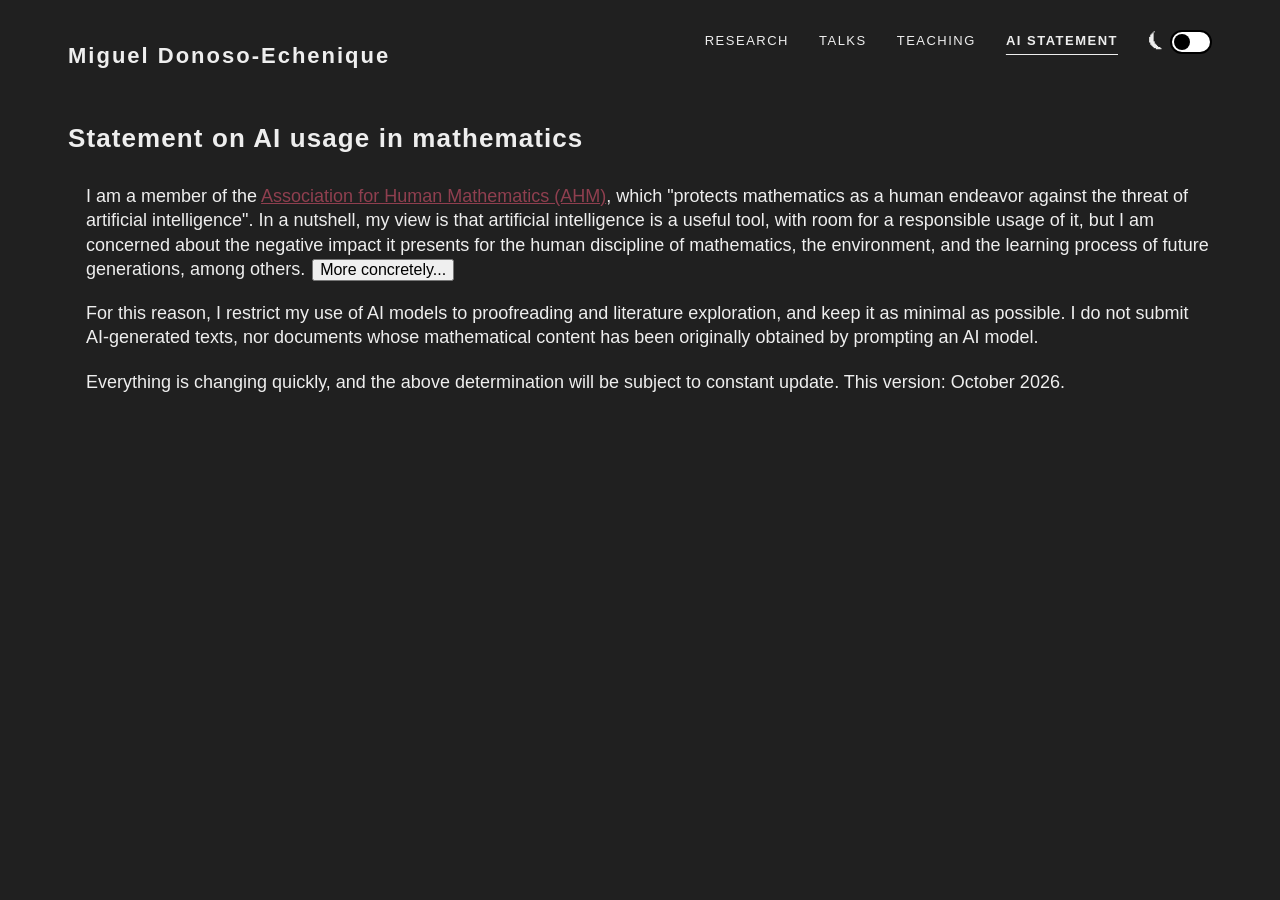
==== AI-statement.html @ 6eb91552 "Add files via upload" ====
<!DOCTYPE html>
<html lang="en">

<head>

<meta charset="UTF-8">
    <meta name="viewport" content="width=device-width, initial-scale=1.0">
    <title>Miguel Donoso-Echenique</title>

<style>
#panel {
  display: none;
}
</style>

<script>
function myFunction() {
  var x = document.getElementById("panel");
  if (x.style.display === "none") {
    x.style.display = "block";
  } else {
    x.style.display = "none";
  }
}
</script>

<script>
        document.documentElement.classList.toggle(
            'light-mode',
            localStorage.getItem('theme') === 'light'
        );
    </script>

    <link rel="stylesheet" href="style.css">
</head>

<script src="C:\Users\migue\OneDrive\Escritorio\miguel-website\dark-light button.js" defer></script>

<body>

<header>


        <div><a href="index.html" class="nounderline">Miguel Donoso-Echenique</a></div>

<nav>
            <a href="Research.html">Research</a>
	    <a href="Talks.html">Talks</a>
            <a href="Teaching.html">Teaching</a>
	    <b href="AI-statement.html">AI statement</b>
	    
<!-------------- dark-light button ------------->

<div class="toggle-container">
    <span class="name" id="theme-name" aria-hidden="true">
    <span class="moon"> ⏾ </span>
    <span class="sun"> ☀︎ </span>
</span>
    <button class="toggle-button"
        onclick="switchTheme()"
        type="button"
        aria-label="Toggle light and dark mode">
    <span class="toggle-circle"></span>
</button></div>

</nav>

</header>
    

<!-------------- / ------------->



<main>
	<div class="subtitle" style="font-weight: bold; font-size: 26px; text-transform: none">Statement on AI usage in mathematics</div>
        

	<p>
        I am a member of the <a href="https://www.ahmath.org/" target="_blank">Association for Human Mathematics (AHM)</a>, which "protects mathematics as a human endeavor against the threat of artificial intelligence". In a nutshell, my view is that artificial intelligence is a useful tool, with room for a responsible usage of it, but I am concerned about the negative impact it presents for the human discipline of mathematics, the environment, and the learning process of future generations, among others. <button class="showmore" onclick="myFunction()">More concretely...</button>
        </p>

	<ul id="panel" style="display: none">
 
	<li>The increasingly high volume of arXiv and journal submissions makes almost impossible for mathematicians to keep up with the latest progress, leave alone digest the proofs of new results. The quality of new articles inevitably decreases in average, in view of the need to compete with AI models that generate documents in a matter of hours or minutes.</li>

	<li>Some AI companies are showing a concerning (though not surprising) lack of ethical code, poorly acknowledging the work of others, and allegedly committing data theft and other forms of plagiarism.</li>


	<li>The growth of AI infrastructure poses a <a href="https://news.un.org/en/story/2026/06/1167658" target="_blank">major ecological threat</a>, with an energy consumption equivalent to the one of billions of people per data center, and growing amounts of greenhouse gas emissions, water consumption and electronic waste.

	<li>Relying heavily on AI for learning, particularly at the undergraduate stage and earlier, could obstruct the development of abilities like critical thinking, handling technical details, outlining strategies or structuring presentations.</li>
	 </ul>

	<p>
	For this reason, I restrict my use of AI models to proofreading and literature exploration, and keep it as minimal as possible. I do not submit AI-generated texts, nor documents whose mathematical content has been originally obtained by prompting an AI model.
	</p>

	<p>
	Everything is changing quickly, and the above determination will be subject to constant update. This version: October 2026.
        
	</div>
</main>



<script>
    function myFunction() {
      var x = document.getElementById("panel");
      
      if (x.style.display === "block") {
        x.style.display = "none";
      } else {
        x.style.display = "block";
      }
    }
  </script>

</body>
</html>
---- style.css ----
body {
    font-family: "Helvetica Neue", Arial, sans-serif;
    background-color: #202020;
    color: #eeeeee;
    font-size: 18px;
}

body p {
    line-height: 1.35;
    margin: 20px 0px 15px 18px;
}

p sub {
    font-size: 17px;
    line-height: 1.3;
    
}

p button.showmore {
    cursor: pointer;
    font-size: 16px;
    display: inline-block;
    justify-content: center;
    align-items: center;
    text-align: center;
    line-height: 1;
    margin: 0px 0px 0px 2px;
}

body li {
    line-height: 1.3;
    margin: 4px 0px;
}
body a {
    color: #8f3f4f;
}



/* ---------- Navigation bar ---------- */

header {
    display: flex;
    justify-content: space-between;
    align-items: center;

    padding: 25px 60px 20px 60px;
}

header a.nounderline {
    text-decoration: none; 
    font-size: 22px;
    font-weight: bold;
    letter-spacing: 2px;
    color: #eeeeee;
}


nav {
    display: flex;
    gap: 30px;
}

nav a {
    color: inherit;
    text-decoration: none;
    font-size: 13px;
    letter-spacing: 1.5px;
    text-transform: uppercase;
}

nav b {
    color: inherit;
    text-decoration: underline;
    text-decoration-thickness: 1px;
    text-underline-offset: 9px;
    font-size: 13px;
    font-weight: bold;
    letter-spacing: 1.5px;
    text-transform: uppercase;
}



/* ---------- Main homepage section ---------- */

main {
    padding: 15px 60px 15px 60px;
}


.subtitle {
    align-items: left;
    font-size: 21px;
    font-weight: normal;
    text-transform: uppercase;
    letter-spacing: 1.1px;
    padding: 10px 0px 10px 0px;
}

.subtitle a {
    color: #8f3f4f;
}



.intro {
    display: flex;
    justify-content: space-between;
    align-items: flex-start;

    padding: 0px 0px;
    gap: 70px;
}



.profile-picture {
    width: 400px;
    max-width: 100%;
    height: auto;
    margin: 20px 0px 0px 0px;
    border: 1.5px solid #eeeeee;
}



/*----------------- dark-light button style and effects ------------*/


html.light-mode body {
    background-color: #eeeeee;
    color: #202020;
}
html.light-mode header a {
    color: #202020;
}

html.light-mode body nav a {
    color: #202020;
}

html.light-mode body nav b {
    color: #202020;
}

.toggle-container {
    display: flex;
    justify-content: right;
    align-items: left;
    height: 5vh;
    position: relative;
    bottom: 3px;
}

.toggle-button {
    border: 2px solid #000;
    background-color: #fff;
    border-radius: 30px;
    width: 42px;
    height: 24px;
    position: relative;
    cursor: pointer;
}
.toggle-button .toggle-circle {
    background-color: #000;
    border-radius: 50%;
    width: 16px;
    height: 16px;
    position: absolute;
    top: 2px;
    left: 2px;
}



html.light-mode .toggle-button {
    background-color: #262626;
    border-color: #fff;
}
html.light-mode .toggle-button .toggle-circle {
    left: 20px;
    background-color: #fff;
}

html.animate-theme .toggle-button {
    transition: background-color 0.5s, border-color 0.5s;
}

html.animate-theme .toggle-circle {
    transition: left 0.5s;
}

html.animate-theme body {
    transition: background-color 0.5s, color 0.5s;
}

#theme-name .sun {
    display: none;
}

html.light-mode #theme-name .moon {
    display: none;
}

html.light-mode #theme-name .sun {
    display: inline;
}
.theme-info {
    text-align: left;
    font-size: 1.2em;
    margin-left: 10px;
    
}
.name {
    padding: 0.8px 4px 0px 0px;
}

html.light-mode .profile-picture {
    border: 1.5px solid #202020;
}


/* --------------- Navigation bar animation --------------*/

nav a {
    position: relative;
}

nav a::after {
    content: "";
    position: absolute;
    left: 0;
    bottom: 4px;

    width: 0;
    height: 1px;

    background-color: currentColor;

    transition: width 0.2s ease;
}

nav a:hover::after {
    width: 100%;
}



/* ----------------- Mobile-friendly --------------- */
@media (max-width: 700px) {
    .intro {
        flex-direction: column;
        padding: 40px 25px;
        gap: 20px;
    }

    .intro > p {
        width: 100%;
        max-width: none;
        min-width: 0;
        flex: none;
        box-sizing: border-box;
    }

    .profile-picture {
        width: 100%;
        max-width: 400px;
        height: auto;
        align-self: center;
    }

    nav {
        gap: 15px;
    }
}
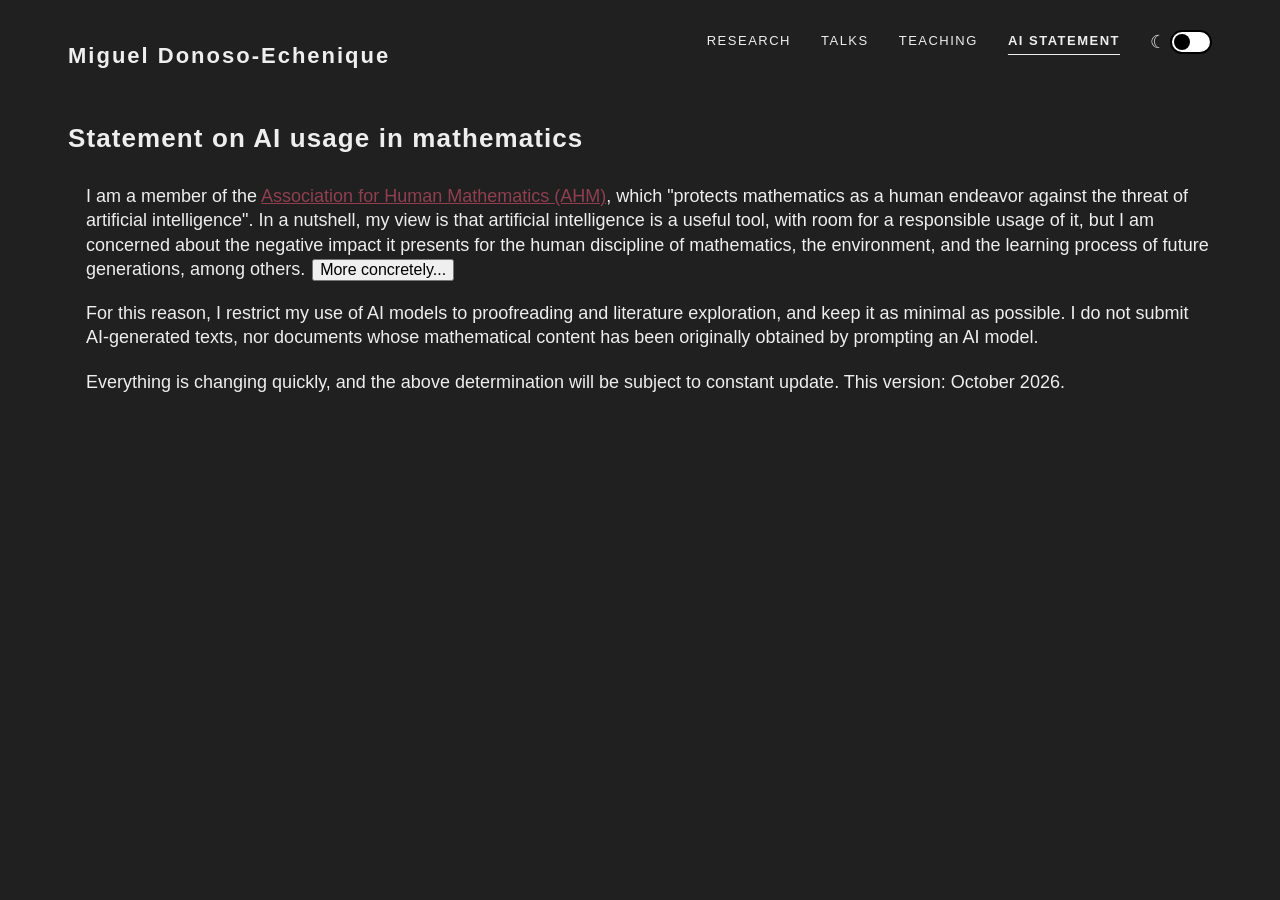
==== commit 1ebf0a24: "Fix HTML formatting and update AI statement content" ====
--- a/AI-statement.html
+++ b/AI-statement.html
@@ -34,7 +34,7 @@
     <link rel="stylesheet" href="style.css">
 </head>
 
-<script src="C:\Users\migue\OneDrive\Escritorio\miguel-website\dark-light button.js" defer></script>
+<script src="dark-light button.js" defer></script>
 
 <body>
 
@@ -53,7 +53,7 @@
 
 <div class="toggle-container">
     <span class="name" id="theme-name" aria-hidden="true">
-    <span class="moon"> ⏾ </span>
+    <span class="moon"> ☾ </span>
     <span class="sun"> ☀︎ </span>
 </span>
     <button class="toggle-button"
@@ -117,4 +117,4 @@
   </script>
 
 </body>
-</html>+</html>
